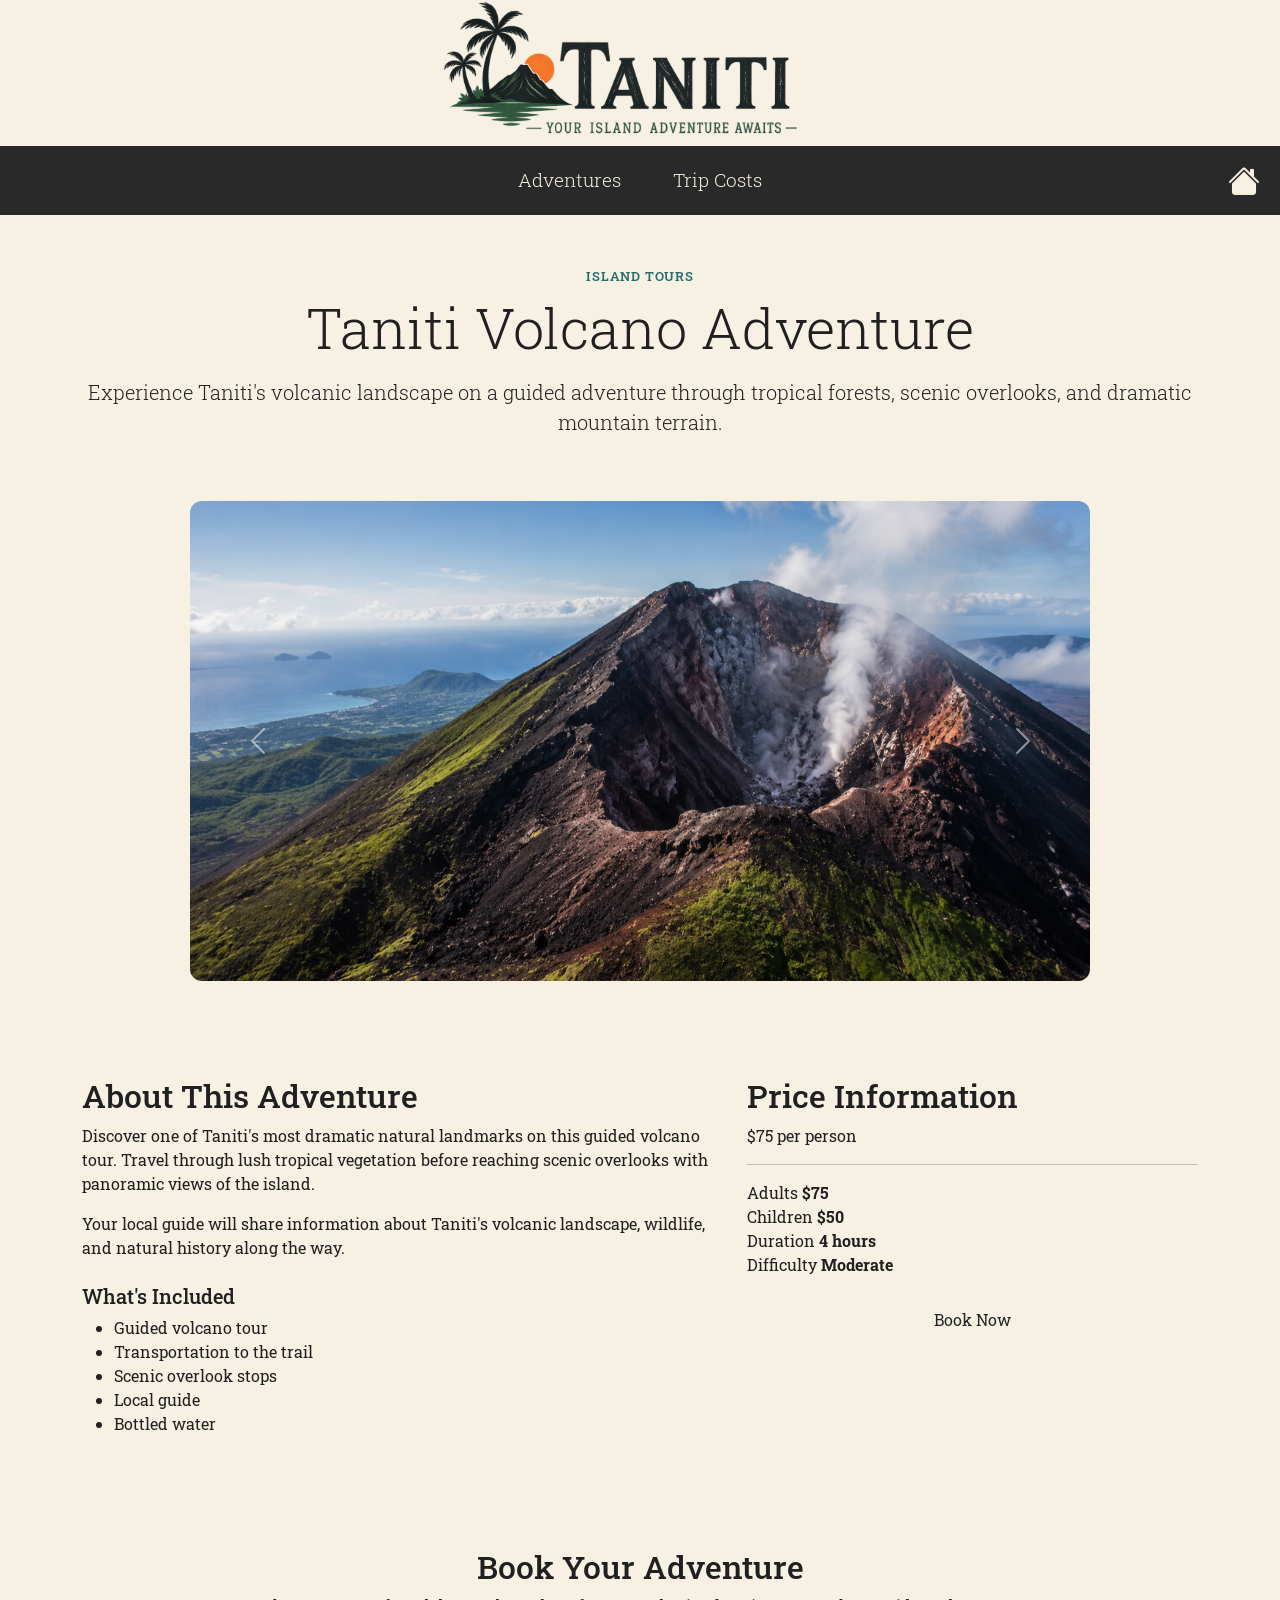
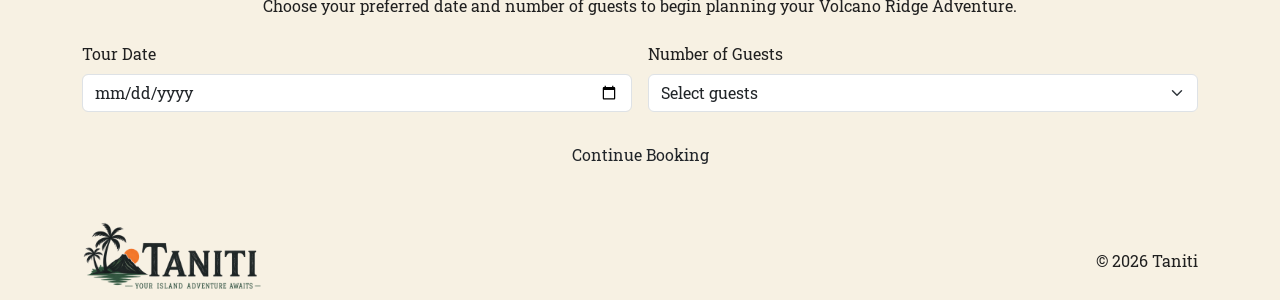
==== adventure.html @ 0ca33743 "All Edits for site" ====
<!doctype html>
<html lang="en">
  <head>
    <meta charset="UTF-8" />
    <meta name="viewport" content="width=device-width, initial-scale=1.0" />
    <title>Taniti</title>
    <link
      href="https://cdn.jsdelivr.net/npm/bootstrap@5.3.8/dist/css/bootstrap.min.css"
      rel="stylesheet"
    />
    <link
      rel="stylesheet"
      href="https://cdn.jsdelivr.net/npm/bootstrap-icons@1.11.3/font/bootstrap-icons.min.css"
    />
    <link rel="stylesheet" href="styles.css" />
    <link rel="preconnect" href="https://fonts.googleapis.com" />
    <link rel="preconnect" href="https://fonts.gstatic.com" crossorigin />
    <link
      href="https://fonts.googleapis.com/css2?family=Roboto+Slab:wght@200;300;400;500&display=swap"
      rel="stylesheet"
    />
  </head>
  <header class="site-header">
      <a href="/index.html" class="logo">
        <img src="/images/taniti-logo.png" alt="Taniti logo" />
      </a>
    </header>
    <nav class="navbar taniti-navbar">
      <div class="container-fluid justify-content-center">
        <div class="navbar-nav flex-row gap-2">
          <a class="nav-link nav-button" href="adventures.html">Adventures</a>
          <a class="nav-link nav-button" href="trip_costs.html">Trip Costs</a>

        </div>
        <a href="index.html" class="home-link" aria-label="Home"
          ><i class="bi bi-house-fill"></i
        ></a>
      </div>
    </nav>
    <body>
        <main>

            <!-- Adventure Intro -->
            <section class="adventure-detail-intro py-5">
                <div class="container text-center">

                    <span class="adventure-category">Island Tours</span>

                    <h1 class="display-4 mb-3">
                        Taniti Volcano Adventure
                    </h1>

                    <p class="lead mx-auto adventure-detail-lead">
                        Experience Taniti's volcanic landscape on a guided
                        adventure through tropical forests, scenic overlooks,
                        and dramatic mountain terrain.
                    </p>

                </div>
            </section>


            <!-- Gallery -->
            <section class="adventure-gallery pb-5">
                <div class="container">

                    <div id="adventureCarousel"
                        class="carousel slide"
                        data-bs-ride="carousel">

                        <div class="carousel-inner">
                            <div class="carousel-item  active">
                                <img src="images/volcano-view.png"
                                    class="d-block w-100 gallery-image"
                                    alt="View of Taniti volcano">
                            </div>

                            <div class="carousel-item">
                                <img src="images/volcano-trail.png"
                                    class="d-block w-100 gallery-image"
                                    alt="Trail leading through the volcanic landscape">
                            </div>
                            <div class="carousel-item">
                                <img src="images/volcano-tour.png"
                                    class="d-block w-100 gallery-image"
                                    alt="Visitors exploring Taniti's volcano">
                            </div>

                        </div>

                        <!-- Previous -->
                        <button class="carousel-control-prev"
                                type="button"
                                data-bs-target="#adventureCarousel"
                                data-bs-slide="prev">

                            <span class="carousel-control-prev-icon"
                                aria-hidden="true"></span>

                            <span class="visually-hidden">Previous</span>
                        </button>

                        <!-- Next -->
                        <button class="carousel-control-next"
                                type="button"
                                data-bs-target="#adventureCarousel"
                                data-bs-slide="next">

                            <span class="carousel-control-next-icon"
                                aria-hidden="true"></span>

                            <span class="visually-hidden">Next</span>
                        </button>

                    </div>

                </div>
            </section>


            <!-- Adventure Information -->
            <section class="adventure-information py-5">
                <div class="container">

                    <div class="row g-4">

                        <!-- Description -->
                        <div class="col-12 col-lg-7">

                            <div class="adventure-info-card h-100">

                                <h2>About This Adventure</h2>

                                <p>
                                    Discover one of Taniti's most dramatic natural
                                    landmarks on this guided volcano tour. Travel
                                    through lush tropical vegetation before reaching
                                    scenic overlooks with panoramic views of the island.
                                </p>

                                <p>
                                    Your local guide will share information about
                                    Taniti's volcanic landscape, wildlife, and natural
                                    history along the way.
                                </p>

                                <h3 class="h5 mt-4">What's Included</h3>

                                <ul class="adventure-features">
                                    <li>Guided volcano tour</li>
                                    <li>Transportation to the trail</li>
                                    <li>Scenic overlook stops</li>
                                    <li>Local guide</li>
                                    <li>Bottled water</li>
                                </ul>

                            </div>

                        </div>


                        <!-- Price Information -->
                        <div class="col-12 col-lg-5">

                            <div class="adventure-price-card h-100">

                                <h2>Price Information</h2>

                                <p class="detail-price">
                                    $75
                                    <span>per person</span>
                                </p>

                                <hr>

                                <div class="price-detail-row">
                                    <span>Adults</span>
                                    <strong>$75</strong>
                                </div>

                                <div class="price-detail-row">
                                    <span>Children</span>
                                    <strong>$50</strong>
                                </div>

                                <div class="price-detail-row">
                                    <span>Duration</span>
                                    <strong>4 hours</strong>
                                </div>

                                <div class="price-detail-row">
                                    <span>Difficulty</span>
                                    <strong>Moderate</strong>
                                </div>

                                <a href="#booking"
                                class="btn adventure-book-button w-100 mt-4">
                                    Book Now
                                </a>

                            </div>

                        </div>

                    </div>

                </div>
            </section>


            <!-- Booking -->
            <section id="booking" class="booking-section py-5">

                <div class="container">

                    <div class="booking-card">

                        <div class="text-center mb-4">

                            <h2>Book Your Adventure</h2>

                            <p>
                                Choose your preferred date and number of guests
                                to begin planning your Volcano Ridge Adventure.
                            </p>

                        </div>

                        <form>

                            <div class="row g-3">

                                <!-- Date -->
                                <div class="col-12 col-md-6">

                                    <label for="tourDate"
                                        class="form-label">
                                        Tour Date
                                    </label>

                                    <input type="date"
                                        class="form-control"
                                        id="tourDate">

                                </div>


                                <!-- Guests -->
                                <div class="col-12 col-md-6">

                                    <label for="guests"
                                        class="form-label">
                                        Number of Guests
                                    </label>

                                    <select class="form-select"
                                            id="guests">

                                        <option selected>Select guests</option>
                                        <option value="1">1 Guest</option>
                                        <option value="2">2 Guests</option>
                                        <option value="3">3 Guests</option>
                                        <option value="4">4 Guests</option>
                                        <option value="5">5 Guests</option>

                                    </select>

                                </div>

                            </div>

                            <div class="text-center mt-4">

                                <button type="submit"
                                        class="btn adventure-book-button">
                                    Continue Booking
                                </button>

                            </div>

                        </form>

                    </div>

                </div>

            </section>
        </main>
    </body>
    <footer class="site-footer">
      <div class="container">
        <div class="footer-content">
          <a href="index.html">
            <img
              src="images/taniti-logo.png"
              alt="Taniti logo"
              class="footer-logo"
            />
          </a>


          <p>&copy; 2026 Taniti</p>
        </div>
      </div>
    </footer>
    <script src="https://cdn.jsdelivr.net/npm/bootstrap@5.3.8/dist/js/bootstrap.bundle.min.js"></script>
</html>
---- styles.css ----
/*Primary	🌋 Charcoal	#292929
Secondary	🌿 Deep jungle green	#285943
CTA / Accent	🔥 Lava orange	#E85D24
Secondary accent	🟡 Golden amber	#F2A900
Background	🏝️ Warm sand	#F7F1E3
Text	Near black	#202020
*/
:root {
     --charcoal-dark: #202020;
    --charcoal: #292929;
    --charcoal-light: #414141;

    --teal: #276c6c;
    --teal-dark: #1d5252;
    --jungle-green: #285943;
    --jungle-green-light: #A8C7B9;
    --lava-orange: #E85D24;
    --amber: #F2A900;
    --sand: #F7F1E3;
    --sand-dark: #b3aca2;
    --text-dark: #202020;
}
* {
    box-sizing: border-box;
}
html {
    scroll-behavior: smooth;
}
html,
body {
    margin: 0;
    padding: 0;
    overflow-x: hidden;
}

body{
    background-color: var(--sand);
    color: var(--text-dark);
    font-family: "Roboto Slab", serif;
}
.site-header {
    text-align: center;
    line-height: 0;
}
.taniti-navbar .container-fluid {
    position: relative;
}

.home-link {
    margin-left: 10px;
    flex-shrink: 0;
    font-size: 2rem;
    color: var(--sand);
    text-decoration: none;
}

.home-link:hover {
    opacity: 0.7;
}
.logo {
    display: inline-block;
    text-decoration: none;
}

.logo img {
   width: 400px;
    max-width: 90%;
    height: auto;
    display: block;
}

.taniti-navbar{
    background-color: var(--charcoal);

}

.taniti-navbar .nav-button {
    color: var(--sand);
    padding: 12px 22px;
    border-radius: 5px;

    font-family: "Roboto Slab", serif;
    font-size: 1.2rem;
    font-weight: 300;
}


.taniti-navbar .nav-button:hover {
    background-color: var(--charcoal-light);
   color: var(--sand-dark);
}
.btn-adventure {
    background-color: var(--lava-orange);
    color: var(--sand);
}
.hero {
    min-height: 420px;
    width: 100%;
    background-image:
        linear-gradient(
            rgba(0, 0, 0, 0.35),
            rgba(0, 0, 0, 0.35)
        ),
        url("../images/volcano-hero.png");

    background-size: cover;
    background-position: center;

    display: flex;
    align-items: center;
    justify-content: center;

    padding: 30px 20px;
}

.hero-content {
    max-width: 800px;
    text-align: center;
    color: var(--sand);
}

.hero-content h1 {
    font-family: "Roboto Slab", serif;
   
    font-weight: 500;
    margin-bottom: 15px;
}

.hero-content p {
    font-size: 1rem;
    line-height: 1.6;
    margin-bottom: 25px;
}

.hero-button {
    display: inline-block;

    background-color: var(--jungle-green);
    color: var(--sand);

    padding: 12px 20px;
    border-radius: 5px;

    text-decoration: none;
    font-family: "Roboto Slab", serif;
    font-size: 1.7rem;

    transition: background-color 0.2s ease;
}

.hero-button:hover {
    background-color: var(--charcoal-light);
    color: var(--sand-dark);
}
.popular-adventures {
    background-color: var(--charcoal);
    color: var(--sand);
    
   
}
.sample-budgets h2 {
    color: var(--sand);
}
.popular-adventures h2 {
    font-size: 2rem;

}

.adventure-card {
    border: none;
    border-radius: 12px;
    overflow: hidden;
    box-shadow: 0 4px 12px rgba(0, 0, 0, 0.12);
    transition: transform 0.2s ease, box-shadow 0.2s ease;
}

.adventure-card:hover {
    transform: translateY(-4px);
    box-shadow: 0 7px 18px rgba(0, 0, 0, 0.16);
}

.adventure-card img {
    width: 100%;
    height: 220px;
    object-fit: cover;
}

.adventure-card .card-title {
    font-weight: 600;
}

.adventure-price {
    font-size: 1.1rem;
    font-weight: 600;
    margin-top: 10px;
}



.adventure-button:hover {
    background-color: #1d5252;
    color: var(--sand);
}

/* View all button */
.view-all-button {
    border: 2px solid #276c6c;
    color: #276c6c;
    padding: 10px 24px;
}

.view-all-button:hover {
    background-color: #276c6c;
    color: var(--sand);
}

.footer-content {
    display: flex;
    flex-direction: column;
    align-items: center;
    text-align: center;
    gap: 8px;
}

.footer-logo {
    width: 180px;
    height: auto;
    margin-bottom: 5px;
}

.footer-content p {
    margin: 0;
}
.adventure-gallery {
    background-color: var(--sand);
}

#adventureCarousel {
    max-width: 900px;
    margin: 0 auto;
    border-radius: 12px;
    overflow: hidden;
}

.gallery-image {
    height: 300px;
    object-fit: cover;
}

.carousel-caption {
    background-color: rgba(0, 0, 0, 0.55);
    border-radius: 8px;
    padding: 8px 15px;
}

.carousel-caption h3 {
    margin: 0;
    font-size: 1.25rem;
}

.gallery-button {
    background-color: #276c6c;
    color: white;
    padding: 10px 24px;
}

.gallery-button:hover {
    background-color: #1d5252;
    color: white;
}
.adventures-intro {
    padding: 40px 0;
}

.adventures-intro h1 {
    color: var(--charcoal);
}

.adventure-description {
    max-width: 900px;
    line-height: 1.7;
    font-size: 1rem;
    margin-bottom: 35px;
}

.adventure-filters {
    margin-top: 25px;
}
.filter-section {
    padding-bottom: 20px;
}

.filter-btn {
    border: 1px solid var(--charcoal);
    color: var(--charcoal);
    background-color: white;
    border-radius: 20px;
    padding: 7px 16px;
    font-size: 0.95rem;
}

.filter-btn:hover,
.filter-btn.active {
    background-color: var(--charcoal);
    color: var(--sand);
}

/* Activity dropdown button */
.activity-toggle {
    background: none;
    border: none;
    padding: 0;
    font-size: 1.15rem;
    font-weight: 600;
    color: var(--charcoal);
}

.activity-toggle:hover {
    opacity: 0.75;
}


.adventure-category {
    display: inline-block;
    font-size: 0.8rem;
    font-weight: 600;
    text-transform: uppercase;
    letter-spacing: 0.05rem;
    margin-bottom: 8px;
    color: #276c6c;
}

.adventure-button {
    background-color: #276c6c;
    color: white;
    border: none;
}

.adventure-button:hover {
    background-color: #1d5252;
    color: white;
}
.sample-budgets {
    background-color: var(--charcoal);
}

.budget-card {
    background-color: var(--sand);
    border: none;
    border-radius: 12px;
    box-shadow: 0 4px 14px rgba(0, 0, 0, 0.12);
}

.budget-card .card-body
 {
    padding: 25px;
}

.budget-button {
    background-color: #276c6c;
    color: var(--sand);
    border: none;
}

.budget-button:hover {
    background-color: #1d5252;
    color: white;
}

.budget-details {
   
    padding: 15px;
    border-radius: 8px;
}

.budget-row,
.budget-total {
    display: flex;
    justify-content: space-between;
    gap: 20px;
    padding: 7px 0;
}
.budget-basis {
    color: var(--sand);
    font-size: 1rem;
    font-weight: 400;
    opacity: 0.85;
    margin-top: 0.5rem;
    margin-bottom: 2rem;
}
.budget-total {
    font-size: 1.15rem;
    font-weight: 600;
}
.sample-budget-btn {
    background-color: #276c6c;
    color: var(--sand);
    padding: 10px 22px;
    border-radius: 6px;
    text-decoration: none;
}
.sample-budget-link {
  
    margin-bottom: 40px;
}
.sample-budget-btn:hover {
    background-color: #1d5252;
    color: white;
}
.cost-card {
    background-color: var(--sand);
    border: none;
    border-radius: 12px;
    box-shadow: 0 4px 14px rgba(0, 0, 0, 0.12);
}

.cost-card .card-body {
    padding: 25px;
}

.cost-icon {
    font-size: 2rem;
    color: #276c6c;
}

.cost-list {
    padding-left: 20px;
    margin-bottom: 20px;
}

.cost-list li {
    margin-bottom: 5px;
}

.cost-range {
    font-size: 1.05rem;
    margin-bottom: 20px;
}

.cost-button {
    background-color: #276c6c;
    color: var(--sand);
    border: none;
}

.cost-button:hover {
    background-color: #1d5252;
    color: white;
}
.cost-categories {
    background-color: var(--charcoal);

}
.cost-details {
    background-color: var(--charcoal);
    padding-left: 20px;
    padding-right: 20px;
}

/* Main section title */
.cost-details > .container > h2 {
    color: var(--sand);
  
}

/* Individual cost cards */
.cost-detail-section {
    max-width: 900px;
    margin-left: auto;
    margin-right: auto;

    background-color: var(--sand);
    border-radius: 14px;
    padding: 25px;

    box-shadow: 0 6px 18px rgba(0, 0, 0, 0.18);

  
}

/* Travel / Accommodation / Food titles */
.cost-detail-section h3 {
    color: var(--charcoal);
    font-size: 1.5rem;
    font-weight: 600;

    margin-bottom: 20px;
}

/* Remove default table bottom spacing */
.cost-table {
    margin-bottom: 0;
    border-radius: 8px;
    overflow: hidden;
}

/* Table headings */
.cost-table thead th {
    background-color: var(--charcoal);
    color: var(--sand);

    border: none;
    padding: 14px 16px;

    font-weight: 500;
}

/* Table cells */
.cost-table tbody td {
    padding: 14px 16px;
    vertical-align: middle;
    background-color: var(--sand);
    border-color: #ddd5c7;
}

/* Slight alternate row effect */
.cost-table tbody tr:nth-child(even) td {
    background-color: var(--sand-dark);
}

/* Make price column stand out */
.cost-table tbody td:last-child {
    font-weight: 600;

}

/* Row hover */
.cost-table tbody tr:hover td {
    background-color: var(--jungle-green-light);
}

/* Larger screens */
@media (min-width: 768px) {
    .adventures-intro {
        padding: 60px 0;
    }

    .adventure-description {
        font-size: 1.1rem;
    }
    .gallery-image {
        height: 480px;
    }

    .carousel-caption h3 {
        font-size: 1.6rem;
    }
     .budget-card .card-body {
        padding: 30px;
    }
    .cost-details {
        padding-left: 40px;
        padding-right: 40px;
    }

    .cost-detail-section {
        padding: 30px 35px;
    }
     .cost-card .card-body {
        padding: 30px;
    }

    .home-link {
        position: absolute;
        right: 20px;
        margin-left: 0;
    }
    .hero {
        min-height: 550px;
        justify-content: flex-start;
        padding: 60px;
    }

    .hero-content {
        text-align: left;
    }


    .hero-content p {
        font-size: 1.2rem;
    }
    .footer-content {
        flex-direction: row;
        justify-content: space-between;
     
    }
}
@media (max-width: 767px) {

    .taniti-navbar .container-fluid {
        flex-direction: column;
        align-items: stretch;
    }

    .navbar-nav {
        flex-direction: column !important;
        width: 100%;
        gap: 8px !important;
    }

    .nav-button {
        width: 100%;
        text-align: center;
    }

    .home-link {
        display: none;
    }
    
}
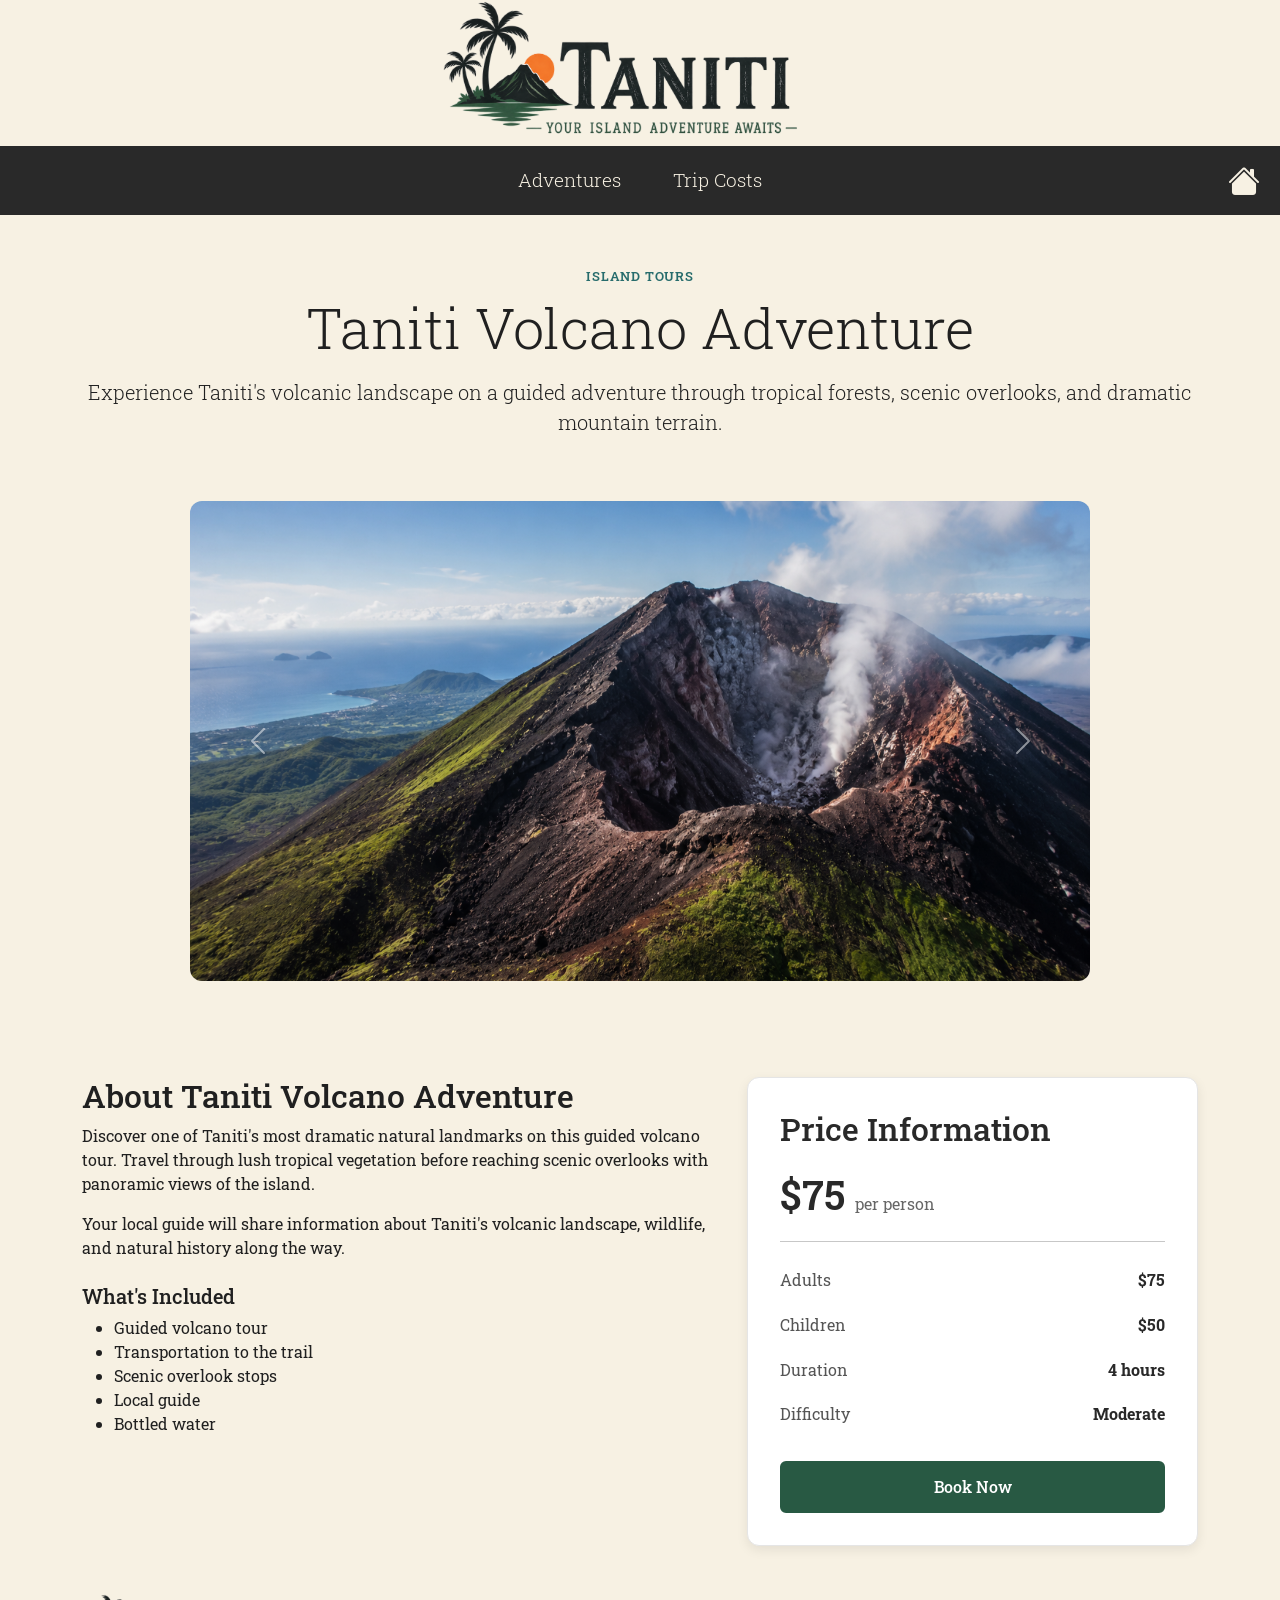
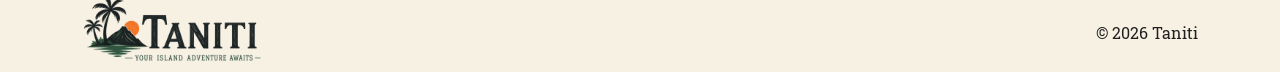
==== commit bdd5b382: "fixes" ====
--- a/adventure.html
+++ b/adventure.html
@@ -21,8 +21,8 @@
     />
   </head>
   <header class="site-header">
-      <a href="/index.html" class="logo">
-        <img src="/images/taniti-logo.png" alt="Taniti logo" />
+      <a href="index.html" class="logo">
+        <img src="images/taniti-logo.png" alt="Taniti logo" />
       </a>
     </header>
     <nav class="navbar taniti-navbar">
@@ -129,7 +129,7 @@
 
                             <div class="adventure-info-card h-100">
 
-                                <h2>About This Adventure</h2>
+                                <h2>About Taniti Volcano Adventure</h2>
 
                                 <p>
                                     Discover one of Taniti's most dramatic natural
@@ -208,83 +208,7 @@
             </section>
 
 
-            <!-- Booking -->
-            <section id="booking" class="booking-section py-5">
-
-                <div class="container">
-
-                    <div class="booking-card">
-
-                        <div class="text-center mb-4">
-
-                            <h2>Book Your Adventure</h2>
-
-                            <p>
-                                Choose your preferred date and number of guests
-                                to begin planning your Volcano Ridge Adventure.
-                            </p>
-
-                        </div>
-
-                        <form>
-
-                            <div class="row g-3">
-
-                                <!-- Date -->
-                                <div class="col-12 col-md-6">
-
-                                    <label for="tourDate"
-                                        class="form-label">
-                                        Tour Date
-                                    </label>
-
-                                    <input type="date"
-                                        class="form-control"
-                                        id="tourDate">
-
-                                </div>
-
-
-                                <!-- Guests -->
-                                <div class="col-12 col-md-6">
-
-                                    <label for="guests"
-                                        class="form-label">
-                                        Number of Guests
-                                    </label>
-
-                                    <select class="form-select"
-                                            id="guests">
-
-                                        <option selected>Select guests</option>
-                                        <option value="1">1 Guest</option>
-                                        <option value="2">2 Guests</option>
-                                        <option value="3">3 Guests</option>
-                                        <option value="4">4 Guests</option>
-                                        <option value="5">5 Guests</option>
-
-                                    </select>
-
-                                </div>
-
-                            </div>
-
-                            <div class="text-center mt-4">
-
-                                <button type="submit"
-                                        class="btn adventure-book-button">
-                                    Continue Booking
-                                </button>
-
-                            </div>
-
-                        </form>
-
-                    </div>
-
-                </div>
-
-            </section>
+           
         </main>
     </body>
     <footer class="site-footer">
--- a/styles.css
+++ b/styles.css
@@ -101,7 +101,7 @@
             rgba(0, 0, 0, 0.35),
             rgba(0, 0, 0, 0.35)
         ),
-        url("../images/volcano-hero.png");
+        url("images/volcano-hero.png");
 
     background-size: cover;
     background-position: center;
@@ -529,6 +529,67 @@
     background-color: var(--jungle-green-light);
 }
 
+/* Price Information Card */
+.adventure-price-card {
+    background-color: #fff;
+    padding: 2rem;
+    border-radius: 12px;
+    border: 1px solid #e5e5e5;
+    box-shadow: 0 4px 12px rgba(0, 0, 0, 0.08);
+}
+
+.adventure-price-card h2 {
+    color: var(--charcoal);
+    margin-bottom: 1rem;
+}
+
+/* Main Price */
+.detail-price {
+    font-size: 2.5rem;
+    font-weight: 600;
+    color: var(--charcoal);
+    margin-bottom: 1rem;
+}
+
+.detail-price span {
+    font-size: 1rem;
+    font-weight: 400;
+    color: #666;
+}
+
+/* Individual Price Details */
+.price-detail-row {
+    display: flex;
+    justify-content: space-between;
+    align-items: center;
+    padding: 0.65rem 0;
+}
+
+.price-detail-row span {
+    color: #555;
+}
+
+.price-detail-row strong {
+    color: var(--charcoal);
+}
+
+/* Book Now Button */
+.adventure-book-button {
+    background-color: #285943;
+    color: #fff;
+    border: 2px solid #285943;
+    padding: 0.75rem 1.25rem;
+    border-radius: 6px;
+    font-weight: 500;
+}
+
+.adventure-book-button:hover,
+.adventure-book-button:focus {
+    background-color: #1f4635;
+    border-color: #1f4635;
+    color: #fff;
+}
+
 /* Larger screens */
 @media (min-width: 768px) {
     .adventures-intro {
